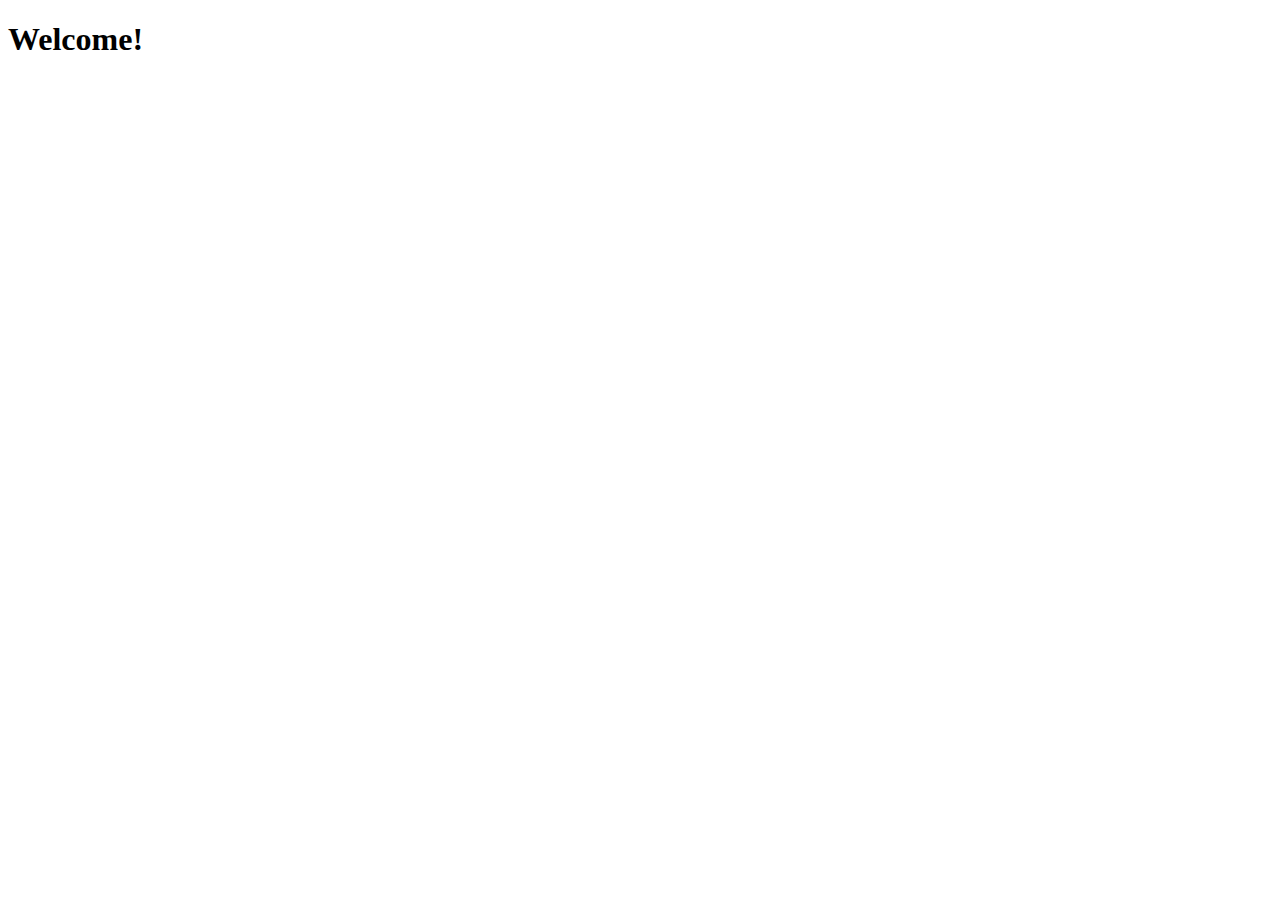
==== index.html @ 468fb308 "Create index.html" ====
<!DOCTYPE html>
<html lang="en">
  <head>
    <meta charset="UTF-8">
    <title>Elaine Li's Personal Website</title>
    <link rel="stylesheet" href="styles.css" />
  </head>
  <body>
    <h1 class="title">Welcome! </h1>
  </body>
</html>
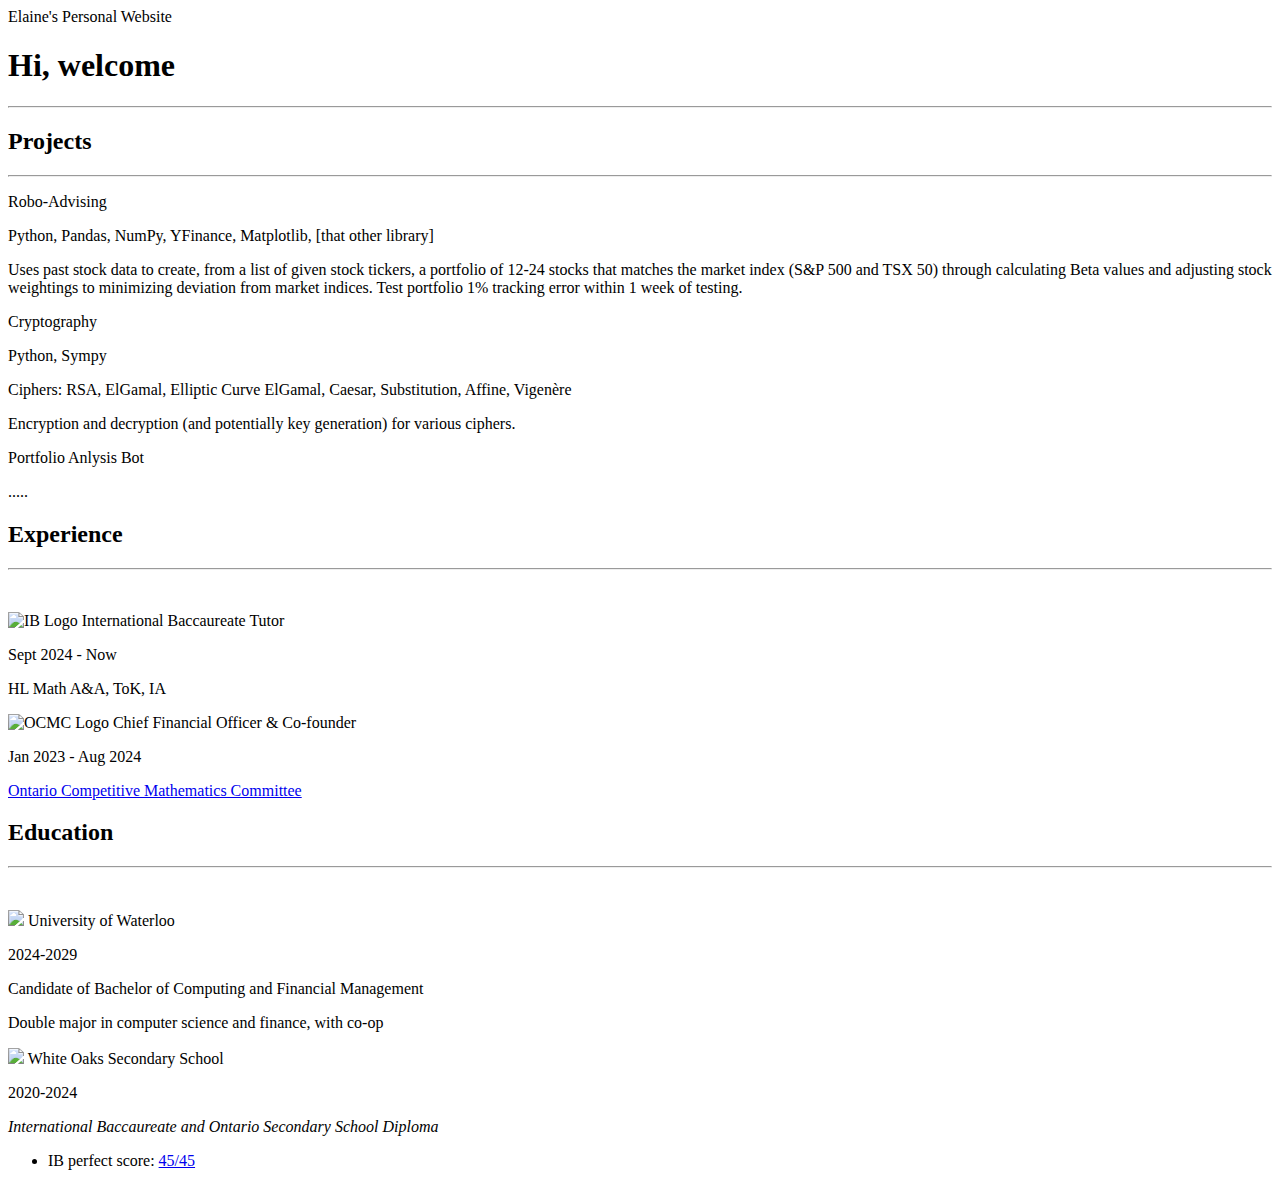
==== commit a6e77b65: "Update index.html" ====
--- a/index.html
+++ b/index.html
@@ -2,10 +2,92 @@
 <html lang="en">
   <head>
     <meta charset="UTF-8">
-    <title>Elaine Li's Personal Website</title>
+    <meta name="viewport" content="width=device-width, initial-scale=1.0" /
+    <title>Elaine's Personal Website</title>
     <link rel="stylesheet" href="styles.css" />
   </head>
   <body>
-    <h1 class="title">Welcome! </h1>
+      
+      <h1 class="title">Hi, welcome </h1>
+      <hr>
+     
+      <div class='card'>
+        <h2>Projects</h2>
+        <hr>
+        <div class='name top'>
+          <p class='place'>Robo-Advising</p>
+        </div>
+      
+        <div class="description">
+          <p>Python, Pandas, NumPy, YFinance, Matplotlib, [that other library]</p>
+          <p>Uses past stock data to create, from a list of given stock tickers, 
+             a portfolio of 12-24 stocks that matches the market index (S&P 500 
+             and TSX 50) through calculating Beta values and adjusting stock weightings
+             to minimizing deviation from market indices. Test portfolio 1% tracking 
+             error within 1 week of testing. 
+             </p>
+        </div>
+        
+        <div class='name'>
+          <p class='place'>Cryptography</p>
+        </div>
+        <div class="description">
+          <p>Python, Sympy</p>
+          <p>Ciphers: RSA, ElGamal, Elliptic Curve ElGamal, Caesar, Substitution, Affine, Vigenère</p>
+          <p>Encryption and decryption (and potentially key generation) for various ciphers. </p>
+        </div>
+        
+        <div class='name'>
+          <p class='place'>Portfolio Anlysis Bot</p>
+        </div>
+        <div class="description">
+          <p>.....</p>
+        </div>
+        
+      </div>
+      <div class='card'>
+        <h2>Experience</h2>
+        <hr>
+        <div class='name top'>
+          <br>
+          <p class='place'><img src="https://upload.wikimedia.org/wikipedia/commons/thumb/8/88/International_Baccalaureate_Logo.svg/1200px-International_Baccalaureate_Logo.svg.png" alt="IB Logo"/>  International Baccaureate Tutor </p><p class='dates'>Sept 2024 - Now</p>
+        </div>
+        <div class="description">
+          <p>HL Math A&A, ToK, IA</p>
+        </div>
+        <div class='name'>
+          <p class='place'><img src="https://www.ontariocmc.ca/_next/static/media/logo.f7fec792.svg" alt="OCMC Logo"/>  Chief Financial Officer & Co-founder </p><p class='dates'>Jan 2023 - Aug 2024</p>
+        </div>
+        <div class="description">
+          <p> <a href='https://www.ontariocmc.ca/'>Ontario Competitive Mathematics Committee</a></p>
+        </div>
+      </div>
+      
+      
+      <div class='card'>
+        <h2>Education</h2>
+        <hr>
+        <br>
+        <div class='name top'>
+          <p class='place'><img src='https://upload.wikimedia.org/wikipedia/en/thumb/6/6e/University_of_Waterloo_seal.svg/800px-University_of_Waterloo_seal.svg.png'/>  University of Waterloo</p><p class='dates'>2024-2029</p>
+        </div>
+        <div class="description">
+            <p>Candidate of Bachelor of Computing and Financial Management</p>
+            <p>Double major in computer science and finance, with co-op</p>
+        </div>
+        
+        <div class='name'>
+          <p class='place'><img src='https://randyselzer.b-cdn.net/wp-content/uploads/2021/07/White-Oaks-Secondary-School-logo-WOSS.jpg'/>  White Oaks Secondary School</p><p class='dates'>2020-2024</p>
+        </div>
+        <div class="description">
+          <p><i>International Baccaureate and Ontario Secondary School Diploma</i></p>
+          <ul class='a'>
+            <li>IB perfect score: <a href='https://www.hdsb.ca/our-board/Pages/News/News-Description.aspx?NewsID=1269'>45/45</a></li>
+          </ul>
+        </div>
+        
+      </div>
   </body>
+  
+  
 </html>
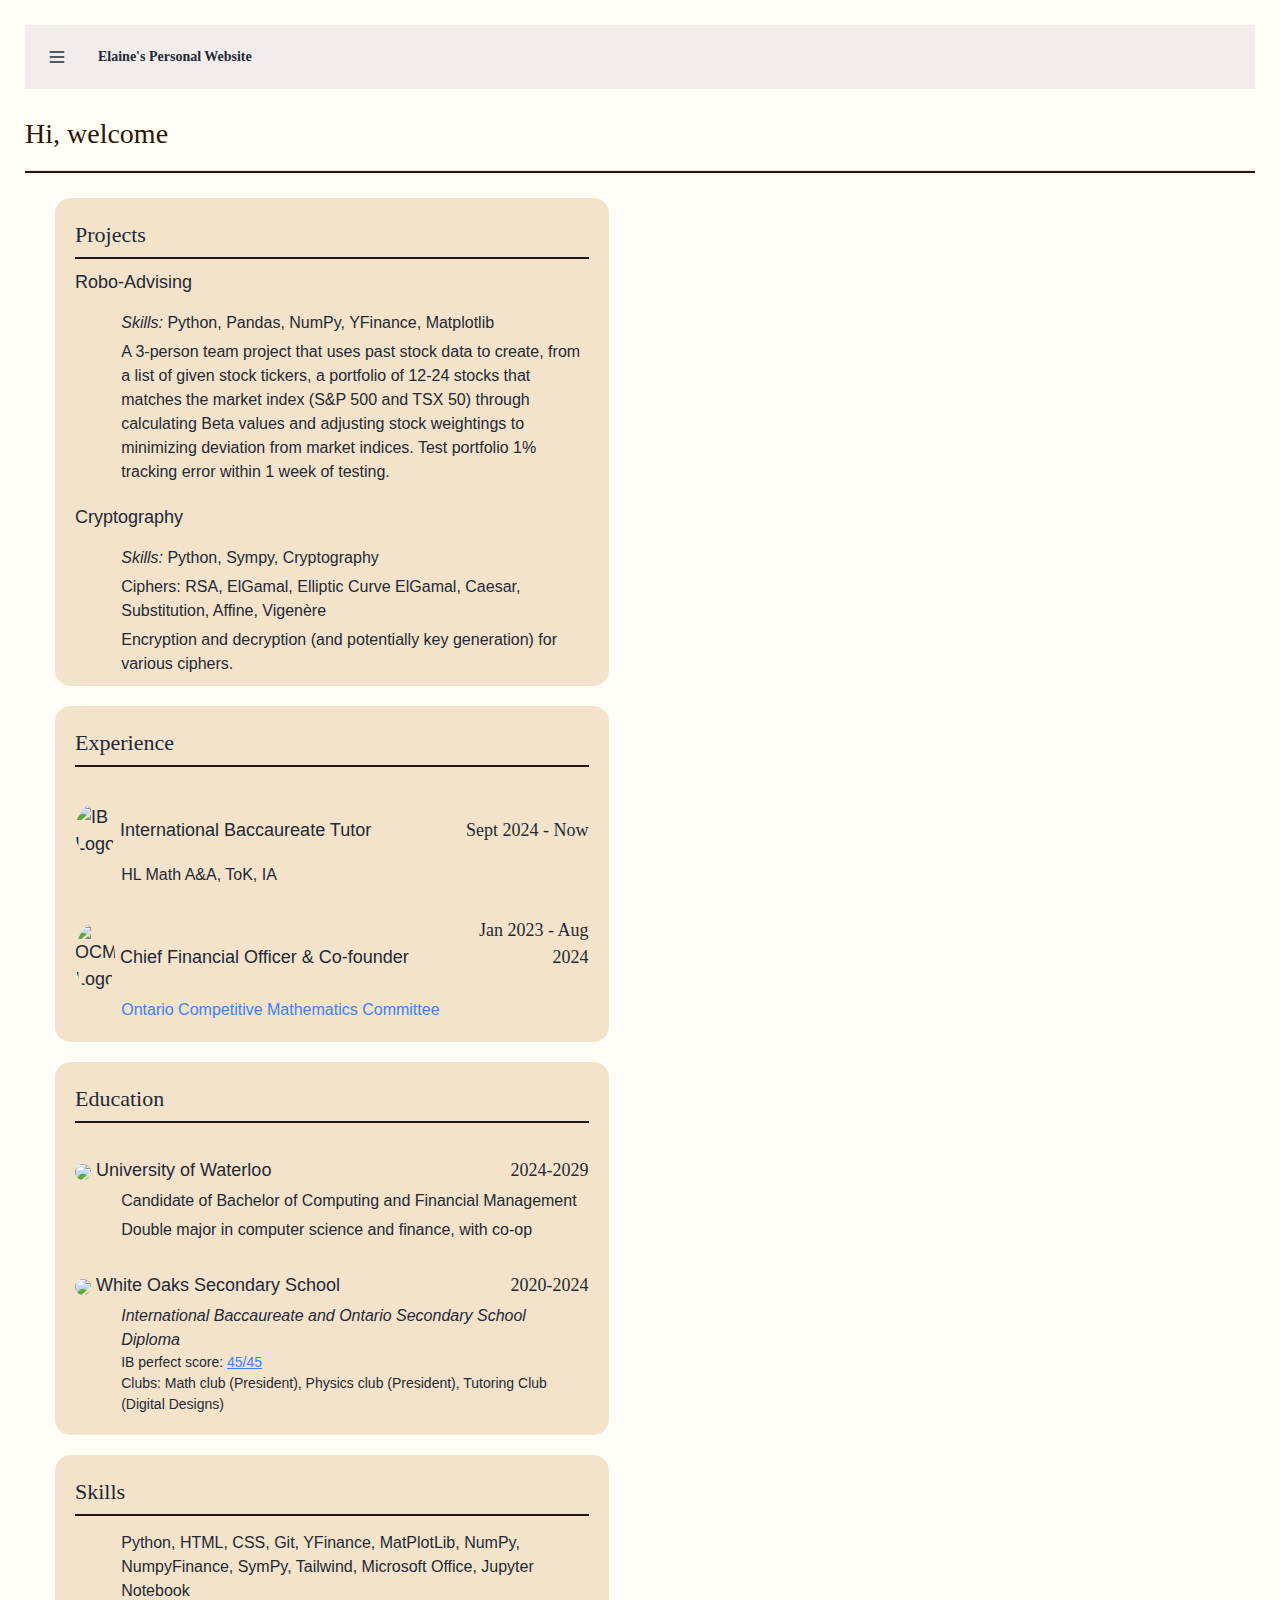
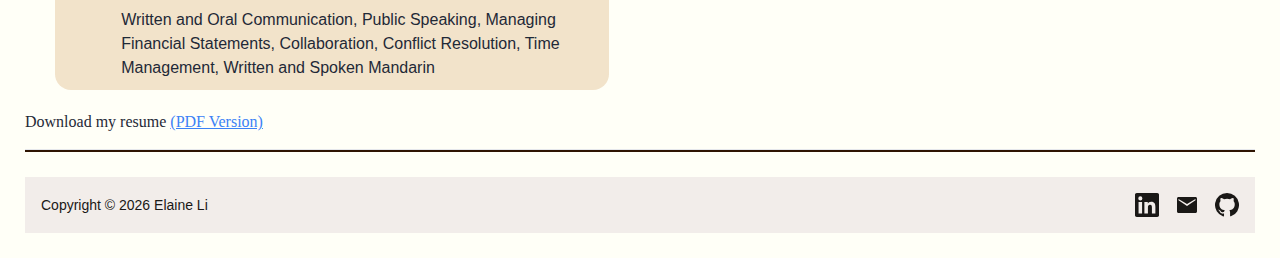
==== commit af67a87c: "updated index.html location" ====
--- a/index.html
+++ b/index.html
@@ -2,12 +2,46 @@
 <html lang="en">
   <head>
     <meta charset="UTF-8">
-    <meta name="viewport" content="width=device-width, initial-scale=1.0" /
-    <title>Elaine's Personal Website</title>
-    <link rel="stylesheet" href="styles.css" />
+    <meta name="viewport" content="width=device-width, initial-scale=1.0" />
+    <title>Elaine Li's Personal Website</title>
+    <link rel="stylesheet" href="./public/styles/output.css" />
   </head>
   <body>
-      
+    <!--Navbar-->
+    <div class="navbar bg-base-100 bg-brown-1">
+      <div class="flex-none">
+        <div class="dropdown">
+          <label tabindex="0" class="btn btn-square btn-ghost">
+            <svg
+              xmlns="http://www.w3.org/2000/svg"
+              fill="none"
+              viewBox="0 0 24 24"
+              class="inline-block h-5 w-5 stroke-current">
+              <path
+                stroke-linecap="round"
+                stroke-linejoin="round"
+                stroke-width="2"
+                d="M4 6h16M4 12h16M4 18h16"></path>
+            </svg>
+          </label>
+          <ul tabindex="0" class="menu dropdown-content p-2 shadow bg-base-100 rounded-box w-52" style="z-index: 50;">
+            <li><a href="index.html">Homepage</a></li>
+            <li><a href="public/projects.html">Projects and Interests</a></li>
+            <li><a href="public/demos.html">Interactive Demos</a></li>
+          </ul>
+        </div>
+      </div>
+    
+    
+      <!-- Website Title -->
+      <div class="flex-1">
+        <a class="btn btn-ghost text-medium font-serif" href="index.html">Elaine's Personal Website</a>
+      </div>
+    </div>
+
+    <br>
+
+    <!--Content-->
       <h1 class="title">Hi, welcome </h1>
       <hr>
      
@@ -16,33 +50,33 @@
         <hr>
         <div class='name top'>
           <p class='place'>Robo-Advising</p>
-        </div>
-      
-        <div class="description">
-          <p>Python, Pandas, NumPy, YFinance, Matplotlib, [that other library]</p>
-          <p>Uses past stock data to create, from a list of given stock tickers, 
-             a portfolio of 12-24 stocks that matches the market index (S&P 500 
-             and TSX 50) through calculating Beta values and adjusting stock weightings
-             to minimizing deviation from market indices. Test portfolio 1% tracking 
-             error within 1 week of testing. 
-             </p>
+          <div class="description">
+            <p><i>Skills:</i> Python, Pandas, NumPy, YFinance, Matplotlib</p>
+            <p>A 3-person team project that uses past stock data to create, from a list of given stock tickers, 
+               a portfolio of 12-24 stocks that matches the market index (S&P 500 
+               and TSX 50) through calculating Beta values and adjusting stock weightings
+               to minimizing deviation from market indices. Test portfolio 1% tracking 
+               error within 1 week of testing. 
+               </p>
+          </div>
         </div>
         
         <div class='name'>
           <p class='place'>Cryptography</p>
+          <div class="description">
+            <p><i>Skills:</i> Python, Sympy, Cryptography</p>
+            <p>Ciphers: RSA, ElGamal, Elliptic Curve ElGamal, Caesar, Substitution, Affine, Vigenère</p>
+            <p>Encryption and decryption (and potentially key generation) for various ciphers. </p>
+          </div>
         </div>
-        <div class="description">
-          <p>Python, Sympy</p>
-          <p>Ciphers: RSA, ElGamal, Elliptic Curve ElGamal, Caesar, Substitution, Affine, Vigenère</p>
-          <p>Encryption and decryption (and potentially key generation) for various ciphers. </p>
-        </div>
-        
+        <!--
         <div class='name'>
           <p class='place'>Portfolio Anlysis Bot</p>
         </div>
         <div class="description">
           <p>.....</p>
         </div>
+        -->
         
       </div>
       <div class='card'>
@@ -59,7 +93,7 @@
           <p class='place'><img src="https://www.ontariocmc.ca/_next/static/media/logo.f7fec792.svg" alt="OCMC Logo"/>  Chief Financial Officer & Co-founder </p><p class='dates'>Jan 2023 - Aug 2024</p>
         </div>
         <div class="description">
-          <p> <a href='https://www.ontariocmc.ca/'>Ontario Competitive Mathematics Committee</a></p>
+          <p> <a href='https://www.ontariocmc.ca/' class="text-blue-500 hover:text-red-500">Ontario Competitive Mathematics Committee</a></p>
         </div>
       </div>
       
@@ -82,12 +116,65 @@
         <div class="description">
           <p><i>International Baccaureate and Ontario Secondary School Diploma</i></p>
           <ul class='a'>
-            <li>IB perfect score: <a href='https://www.hdsb.ca/our-board/Pages/News/News-Description.aspx?NewsID=1269'>45/45</a></li>
+            <li>IB perfect score: <a href='https://www.hdsb.ca/our-board/Pages/News/News-Description.aspx?NewsID=1269' class="text-blue-500 hover:text-red-500"><u>45/45</u></a></li>
+            <li>Clubs: Math club (President), Physics club (President), Tutoring Club (Digital Designs)</li>
           </ul>
         </div>
         
       </div>
+      <div class='card'>
+        <h2>Skills</h2>
+        <hr>
+        <div class='name top'>
+          <div class="description">
+            <!--
+            <ul>
+              <li>Python, HTML, CSS, Git, YFinance, MatPlotLib, NumPy, NumpyFinance, SymPy, Tailwind, Microsoft Office, Jupyter Notebook</li>
+            </ul> 
+            -->
+            <p>Python, HTML, CSS, Git, YFinance, MatPlotLib, NumPy, NumpyFinance, SymPy, Tailwind, Microsoft Office, Jupyter Notebook</p>
+            <p>Written and Oral Communication, Public Speaking, Managing Financial Statements, Collaboration, Conflict Resolution, Time Management, Written and Spoken Mandarin</p>
+        </div>
+        </div>
+      </div>
   </body>
-  
+
+  <h2>
+    Download my resume <a href='../src/assets/resume.pdf' class="text-blue-500 hover:text-red-500"><u>(PDF Version)</u></a>
+  </h2>
+
+  <hr> 
+  <footer class="footer bg-neutral text-neutral-content items-center p-4 bg-brown-1 text-dark-brown">
+    <aside class="grid-flow-col items-center">
+      <p>Copyright © <span id="current-year"></span> Elaine Li</p>
+    </aside>
+    <nav class="grid-flow-col gap-4 md:place-self-center md:justify-self-end">
+      <a href="https://www.linkedin.com/in/elaine-li-236a3a1b5/" target="_blank" rel="noopener noreferrer">
+        <svg xmlns="http://www.w3.org/2000/svg" fill="currentColor" viewBox="0 0 24 24" width="24" height="24">
+          <path d="M22.23 0H1.77C.79 0 0 .78 0 1.75v20.5C0 23.22.78 24 1.77 24h20.46c.99 0 1.77-.78 1.77-1.75V1.75C24 .78 23.22 0 22.23 0zM7.09 20.45H3.56V9h3.53v11.45zM5.33 7.44a2.05 2.05 0 1 1 0-4.1 2.05 2.05 0 0 1 0 4.1zm15.12 13h-3.53v-5.59c0-1.33-.02-3.05-1.86-3.05-1.86 0-2.14 1.45-2.14 2.95v5.69H9.39V9h3.38v1.56h.05c.47-.9 1.62-1.86 3.34-1.86 3.57 0 4.23 2.35 4.23 5.42v6.33z"></path>
+        </svg>
+      </a>
+      <a href="mailto:elainelee1124@gmail.com" target="_blank" rel="noopener noreferrer">
+        <svg xmlns="http://www.w3.org/2000/svg" fill="currentColor" viewBox="0 0 24 24" width="24" height="24">
+          <path d="M20.5 4h-17C2.7 4 2 4.7 2 5.5v13c0 .8.7 1.5 1.5 1.5h17c.8 0 1.5-.7 1.5-1.5v-13c0-.8-.7-1.5-1.5-1.5zM20.5 7.3L12 12.9 3.5 7.3V6.1L12 11.1l8.5-5v1.2z"></path>
+        </svg>
+      </a>      
+      <a href="https://github.com/Elaine-764" target="_blank" rel="noopener noreferrer">
+        <svg xmlns="http://www.w3.org/2000/svg" fill="currentColor" viewBox="0 0 24 24" width="24" height="24">
+          <path d="M12 0a12 12 0 0 0-3.793 23.384c.6.111.82-.262.82-.582v-2.266c-3.337.727-4.038-1.415-4.038-1.415-.546-1.387-1.333-1.756-1.333-1.756-1.089-.744.083-.729.083-.729 1.204.084 1.837 1.24 1.837 1.24 1.071 1.835 2.809 1.305 3.495.998.109-.775.418-1.305.762-1.605-2.666-.3-5.466-1.333-5.466-5.933 0-1.311.47-2.382 1.24-3.221-.124-.302-.54-1.522.116-3.173 0 0 1.012-.323 3.316 1.233a11.477 11.477 0 0 1 6.032 0c2.303-1.556 3.315-1.233 3.315-1.233.656 1.65.24 2.871.118 3.173.772.84 1.24 1.911 1.24 3.221 0 4.61-2.804 5.63-5.475 5.922.429.37.811 1.1.811 2.222v3.293c0 .322.218.695.825.578A12 12 0 0 0 12 0z"></path>
+        </svg>
+      </a>      
+    </nav>
+  </footer>
+  <script src="../src/script.js"></script>
   
 </html>
+
+     
+  <!--
+  </body>
+  <div class="tooltip">Hover over me
+    <span class="tooltiptext">Tooltip text</span>
+  </div>
+  -->
+
--- a/public/styles/output.css
+++ b/public/styles/output.css
@@ -0,0 +1,1842 @@
+*, ::before, ::after {
+  --tw-border-spacing-x: 0;
+  --tw-border-spacing-y: 0;
+  --tw-translate-x: 0;
+  --tw-translate-y: 0;
+  --tw-rotate: 0;
+  --tw-skew-x: 0;
+  --tw-skew-y: 0;
+  --tw-scale-x: 1;
+  --tw-scale-y: 1;
+  --tw-pan-x:  ;
+  --tw-pan-y:  ;
+  --tw-pinch-zoom:  ;
+  --tw-scroll-snap-strictness: proximity;
+  --tw-gradient-from-position:  ;
+  --tw-gradient-via-position:  ;
+  --tw-gradient-to-position:  ;
+  --tw-ordinal:  ;
+  --tw-slashed-zero:  ;
+  --tw-numeric-figure:  ;
+  --tw-numeric-spacing:  ;
+  --tw-numeric-fraction:  ;
+  --tw-ring-inset:  ;
+  --tw-ring-offset-width: 0px;
+  --tw-ring-offset-color: #fff;
+  --tw-ring-color: rgb(59 130 246 / 0.5);
+  --tw-ring-offset-shadow: 0 0 #0000;
+  --tw-ring-shadow: 0 0 #0000;
+  --tw-shadow: 0 0 #0000;
+  --tw-shadow-colored: 0 0 #0000;
+  --tw-blur:  ;
+  --tw-brightness:  ;
+  --tw-contrast:  ;
+  --tw-grayscale:  ;
+  --tw-hue-rotate:  ;
+  --tw-invert:  ;
+  --tw-saturate:  ;
+  --tw-sepia:  ;
+  --tw-drop-shadow:  ;
+  --tw-backdrop-blur:  ;
+  --tw-backdrop-brightness:  ;
+  --tw-backdrop-contrast:  ;
+  --tw-backdrop-grayscale:  ;
+  --tw-backdrop-hue-rotate:  ;
+  --tw-backdrop-invert:  ;
+  --tw-backdrop-opacity:  ;
+  --tw-backdrop-saturate:  ;
+  --tw-backdrop-sepia:  ;
+  --tw-contain-size:  ;
+  --tw-contain-layout:  ;
+  --tw-contain-paint:  ;
+  --tw-contain-style:  ;
+}
+
+::backdrop {
+  --tw-border-spacing-x: 0;
+  --tw-border-spacing-y: 0;
+  --tw-translate-x: 0;
+  --tw-translate-y: 0;
+  --tw-rotate: 0;
+  --tw-skew-x: 0;
+  --tw-skew-y: 0;
+  --tw-scale-x: 1;
+  --tw-scale-y: 1;
+  --tw-pan-x:  ;
+  --tw-pan-y:  ;
+  --tw-pinch-zoom:  ;
+  --tw-scroll-snap-strictness: proximity;
+  --tw-gradient-from-position:  ;
+  --tw-gradient-via-position:  ;
+  --tw-gradient-to-position:  ;
+  --tw-ordinal:  ;
+  --tw-slashed-zero:  ;
+  --tw-numeric-figure:  ;
+  --tw-numeric-spacing:  ;
+  --tw-numeric-fraction:  ;
+  --tw-ring-inset:  ;
+  --tw-ring-offset-width: 0px;
+  --tw-ring-offset-color: #fff;
+  --tw-ring-color: rgb(59 130 246 / 0.5);
+  --tw-ring-offset-shadow: 0 0 #0000;
+  --tw-ring-shadow: 0 0 #0000;
+  --tw-shadow: 0 0 #0000;
+  --tw-shadow-colored: 0 0 #0000;
+  --tw-blur:  ;
+  --tw-brightness:  ;
+  --tw-contrast:  ;
+  --tw-grayscale:  ;
+  --tw-hue-rotate:  ;
+  --tw-invert:  ;
+  --tw-saturate:  ;
+  --tw-sepia:  ;
+  --tw-drop-shadow:  ;
+  --tw-backdrop-blur:  ;
+  --tw-backdrop-brightness:  ;
+  --tw-backdrop-contrast:  ;
+  --tw-backdrop-grayscale:  ;
+  --tw-backdrop-hue-rotate:  ;
+  --tw-backdrop-invert:  ;
+  --tw-backdrop-opacity:  ;
+  --tw-backdrop-saturate:  ;
+  --tw-backdrop-sepia:  ;
+  --tw-contain-size:  ;
+  --tw-contain-layout:  ;
+  --tw-contain-paint:  ;
+  --tw-contain-style:  ;
+}
+
+/*
+! tailwindcss v3.4.17 | MIT License | https://tailwindcss.com
+*/
+
+/*
+1. Prevent padding and border from affecting element width. (https://github.com/mozdevs/cssremedy/issues/4)
+2. Allow adding a border to an element by just adding a border-width. (https://github.com/tailwindcss/tailwindcss/pull/116)
+*/
+
+*,
+::before,
+::after {
+  box-sizing: border-box;
+  /* 1 */
+  border-width: 0;
+  /* 2 */
+  border-style: solid;
+  /* 2 */
+  border-color: #e5e7eb;
+  /* 2 */
+}
+
+::before,
+::after {
+  --tw-content: '';
+}
+
+/*
+1. Use a consistent sensible line-height in all browsers.
+2. Prevent adjustments of font size after orientation changes in iOS.
+3. Use a more readable tab size.
+4. Use the user's configured `sans` font-family by default.
+5. Use the user's configured `sans` font-feature-settings by default.
+6. Use the user's configured `sans` font-variation-settings by default.
+7. Disable tap highlights on iOS
+*/
+
+html,
+:host {
+  line-height: 1.5;
+  /* 1 */
+  -webkit-text-size-adjust: 100%;
+  /* 2 */
+  -moz-tab-size: 4;
+  /* 3 */
+  -o-tab-size: 4;
+     tab-size: 4;
+  /* 3 */
+  font-family: ui-sans-serif, system-ui, sans-serif, "Apple Color Emoji", "Segoe UI Emoji", "Segoe UI Symbol", "Noto Color Emoji";
+  /* 4 */
+  font-feature-settings: normal;
+  /* 5 */
+  font-variation-settings: normal;
+  /* 6 */
+  -webkit-tap-highlight-color: transparent;
+  /* 7 */
+}
+
+/*
+1. Remove the margin in all browsers.
+2. Inherit line-height from `html` so users can set them as a class directly on the `html` element.
+*/
+
+body {
+  margin: 0;
+  /* 1 */
+  line-height: inherit;
+  /* 2 */
+}
+
+/*
+1. Add the correct height in Firefox.
+2. Correct the inheritance of border color in Firefox. (https://bugzilla.mozilla.org/show_bug.cgi?id=190655)
+3. Ensure horizontal rules are visible by default.
+*/
+
+hr {
+  height: 0;
+  /* 1 */
+  color: inherit;
+  /* 2 */
+  border-top-width: 1px;
+  /* 3 */
+}
+
+/*
+Add the correct text decoration in Chrome, Edge, and Safari.
+*/
+
+abbr:where([title]) {
+  -webkit-text-decoration: underline dotted;
+          text-decoration: underline dotted;
+}
+
+/*
+Remove the default font size and weight for headings.
+*/
+
+h1,
+h2,
+h3,
+h4,
+h5,
+h6 {
+  font-size: inherit;
+  font-weight: inherit;
+}
+
+/*
+Reset links to optimize for opt-in styling instead of opt-out.
+*/
+
+a {
+  color: inherit;
+  text-decoration: inherit;
+}
+
+/*
+Add the correct font weight in Edge and Safari.
+*/
+
+b,
+strong {
+  font-weight: bolder;
+}
+
+/*
+1. Use the user's configured `mono` font-family by default.
+2. Use the user's configured `mono` font-feature-settings by default.
+3. Use the user's configured `mono` font-variation-settings by default.
+4. Correct the odd `em` font sizing in all browsers.
+*/
+
+code,
+kbd,
+samp,
+pre {
+  font-family: ui-monospace, SFMono-Regular, Menlo, Monaco, Consolas, "Liberation Mono", "Courier New", monospace;
+  /* 1 */
+  font-feature-settings: normal;
+  /* 2 */
+  font-variation-settings: normal;
+  /* 3 */
+  font-size: 1em;
+  /* 4 */
+}
+
+/*
+Add the correct font size in all browsers.
+*/
+
+small {
+  font-size: 80%;
+}
+
+/*
+Prevent `sub` and `sup` elements from affecting the line height in all browsers.
+*/
+
+sub,
+sup {
+  font-size: 75%;
+  line-height: 0;
+  position: relative;
+  vertical-align: baseline;
+}
+
+sub {
+  bottom: -0.25em;
+}
+
+sup {
+  top: -0.5em;
+}
+
+/*
+1. Remove text indentation from table contents in Chrome and Safari. (https://bugs.chromium.org/p/chromium/issues/detail?id=999088, https://bugs.webkit.org/show_bug.cgi?id=201297)
+2. Correct table border color inheritance in all Chrome and Safari. (https://bugs.chromium.org/p/chromium/issues/detail?id=935729, https://bugs.webkit.org/show_bug.cgi?id=195016)
+3. Remove gaps between table borders by default.
+*/
+
+table {
+  text-indent: 0;
+  /* 1 */
+  border-color: inherit;
+  /* 2 */
+  border-collapse: collapse;
+  /* 3 */
+}
+
+/*
+1. Change the font styles in all browsers.
+2. Remove the margin in Firefox and Safari.
+3. Remove default padding in all browsers.
+*/
+
+button,
+input,
+optgroup,
+select,
+textarea {
+  font-family: inherit;
+  /* 1 */
+  font-feature-settings: inherit;
+  /* 1 */
+  font-variation-settings: inherit;
+  /* 1 */
+  font-size: 100%;
+  /* 1 */
+  font-weight: inherit;
+  /* 1 */
+  line-height: inherit;
+  /* 1 */
+  letter-spacing: inherit;
+  /* 1 */
+  color: inherit;
+  /* 1 */
+  margin: 0;
+  /* 2 */
+  padding: 0;
+  /* 3 */
+}
+
+/*
+Remove the inheritance of text transform in Edge and Firefox.
+*/
+
+button,
+select {
+  text-transform: none;
+}
+
+/*
+1. Correct the inability to style clickable types in iOS and Safari.
+2. Remove default button styles.
+*/
+
+button,
+input:where([type='button']),
+input:where([type='reset']),
+input:where([type='submit']) {
+  -webkit-appearance: button;
+  /* 1 */
+  background-color: transparent;
+  /* 2 */
+  background-image: none;
+  /* 2 */
+}
+
+/*
+Use the modern Firefox focus style for all focusable elements.
+*/
+
+:-moz-focusring {
+  outline: auto;
+}
+
+/*
+Remove the additional `:invalid` styles in Firefox. (https://github.com/mozilla/gecko-dev/blob/2f9eacd9d3d995c937b4251a5557d95d494c9be1/layout/style/res/forms.css#L728-L737)
+*/
+
+:-moz-ui-invalid {
+  box-shadow: none;
+}
+
+/*
+Add the correct vertical alignment in Chrome and Firefox.
+*/
+
+progress {
+  vertical-align: baseline;
+}
+
+/*
+Correct the cursor style of increment and decrement buttons in Safari.
+*/
+
+::-webkit-inner-spin-button,
+::-webkit-outer-spin-button {
+  height: auto;
+}
+
+/*
+1. Correct the odd appearance in Chrome and Safari.
+2. Correct the outline style in Safari.
+*/
+
+[type='search'] {
+  -webkit-appearance: textfield;
+  /* 1 */
+  outline-offset: -2px;
+  /* 2 */
+}
+
+/*
+Remove the inner padding in Chrome and Safari on macOS.
+*/
+
+::-webkit-search-decoration {
+  -webkit-appearance: none;
+}
+
+/*
+1. Correct the inability to style clickable types in iOS and Safari.
+2. Change font properties to `inherit` in Safari.
+*/
+
+::-webkit-file-upload-button {
+  -webkit-appearance: button;
+  /* 1 */
+  font: inherit;
+  /* 2 */
+}
+
+/*
+Add the correct display in Chrome and Safari.
+*/
+
+summary {
+  display: list-item;
+}
+
+/*
+Removes the default spacing and border for appropriate elements.
+*/
+
+blockquote,
+dl,
+dd,
+h1,
+h2,
+h3,
+h4,
+h5,
+h6,
+hr,
+figure,
+p,
+pre {
+  margin: 0;
+}
+
+fieldset {
+  margin: 0;
+  padding: 0;
+}
+
+legend {
+  padding: 0;
+}
+
+ol,
+ul,
+menu {
+  list-style: none;
+  margin: 0;
+  padding: 0;
+}
+
+/*
+Reset default styling for dialogs.
+*/
+
+dialog {
+  padding: 0;
+}
+
+/*
+Prevent resizing textareas horizontally by default.
+*/
+
+textarea {
+  resize: vertical;
+}
+
+/*
+1. Reset the default placeholder opacity in Firefox. (https://github.com/tailwindlabs/tailwindcss/issues/3300)
+2. Set the default placeholder color to the user's configured gray 400 color.
+*/
+
+input::-moz-placeholder, textarea::-moz-placeholder {
+  opacity: 1;
+  /* 1 */
+  color: #9ca3af;
+  /* 2 */
+}
+
+input::placeholder,
+textarea::placeholder {
+  opacity: 1;
+  /* 1 */
+  color: #9ca3af;
+  /* 2 */
+}
+
+/*
+Set the default cursor for buttons.
+*/
+
+button,
+[role="button"] {
+  cursor: pointer;
+}
+
+/*
+Make sure disabled buttons don't get the pointer cursor.
+*/
+
+:disabled {
+  cursor: default;
+}
+
+/*
+1. Make replaced elements `display: block` by default. (https://github.com/mozdevs/cssremedy/issues/14)
+2. Add `vertical-align: middle` to align replaced elements more sensibly by default. (https://github.com/jensimmons/cssremedy/issues/14#issuecomment-634934210)
+   This can trigger a poorly considered lint error in some tools but is included by design.
+*/
+
+img,
+svg,
+video,
+canvas,
+audio,
+iframe,
+embed,
+object {
+  display: block;
+  /* 1 */
+  vertical-align: middle;
+  /* 2 */
+}
+
+/*
+Constrain images and videos to the parent width and preserve their intrinsic aspect ratio. (https://github.com/mozdevs/cssremedy/issues/14)
+*/
+
+img,
+video {
+  max-width: 100%;
+  height: auto;
+}
+
+/* Make elements with the HTML hidden attribute stay hidden by default */
+
+[hidden]:where(:not([hidden="until-found"])) {
+  display: none;
+}
+
+:root,
+[data-theme] {
+  background-color: var(--fallback-b1,oklch(var(--b1)/1));
+  color: var(--fallback-bc,oklch(var(--bc)/1));
+}
+
+@supports not (color: oklch(0% 0 0)) {
+  :root {
+    color-scheme: light;
+    --fallback-p: #491eff;
+    --fallback-pc: #d4dbff;
+    --fallback-s: #ff41c7;
+    --fallback-sc: #fff9fc;
+    --fallback-a: #00cfbd;
+    --fallback-ac: #00100d;
+    --fallback-n: #2b3440;
+    --fallback-nc: #d7dde4;
+    --fallback-b1: #ffffff;
+    --fallback-b2: #e5e6e6;
+    --fallback-b3: #e5e6e6;
+    --fallback-bc: #1f2937;
+    --fallback-in: #00b3f0;
+    --fallback-inc: #000000;
+    --fallback-su: #00ca92;
+    --fallback-suc: #000000;
+    --fallback-wa: #ffc22d;
+    --fallback-wac: #000000;
+    --fallback-er: #ff6f70;
+    --fallback-erc: #000000;
+  }
+
+  @media (prefers-color-scheme: dark) {
+    :root {
+      color-scheme: dark;
+      --fallback-p: #7582ff;
+      --fallback-pc: #050617;
+      --fallback-s: #ff71cf;
+      --fallback-sc: #190211;
+      --fallback-a: #00c7b5;
+      --fallback-ac: #000e0c;
+      --fallback-n: #2a323c;
+      --fallback-nc: #a6adbb;
+      --fallback-b1: #1d232a;
+      --fallback-b2: #191e24;
+      --fallback-b3: #15191e;
+      --fallback-bc: #a6adbb;
+      --fallback-in: #00b3f0;
+      --fallback-inc: #000000;
+      --fallback-su: #00ca92;
+      --fallback-suc: #000000;
+      --fallback-wa: #ffc22d;
+      --fallback-wac: #000000;
+      --fallback-er: #ff6f70;
+      --fallback-erc: #000000;
+    }
+  }
+}
+
+html {
+  -webkit-tap-highlight-color: transparent;
+}
+
+* {
+  scrollbar-color: color-mix(in oklch, currentColor 35%, transparent) transparent;
+}
+
+*:hover {
+  scrollbar-color: color-mix(in oklch, currentColor 60%, transparent) transparent;
+}
+
+:root {
+  color-scheme: light;
+  --in: 72.06% 0.191 231.6;
+  --su: 64.8% 0.150 160;
+  --wa: 84.71% 0.199 83.87;
+  --er: 71.76% 0.221 22.18;
+  --pc: 89.824% 0.06192 275.75;
+  --ac: 15.352% 0.0368 183.61;
+  --inc: 0% 0 0;
+  --suc: 0% 0 0;
+  --wac: 0% 0 0;
+  --erc: 0% 0 0;
+  --rounded-box: 1rem;
+  --rounded-btn: 0.5rem;
+  --rounded-badge: 1.9rem;
+  --animation-btn: 0.25s;
+  --animation-input: .2s;
+  --btn-focus-scale: 0.95;
+  --border-btn: 1px;
+  --tab-border: 1px;
+  --tab-radius: 0.5rem;
+  --p: 49.12% 0.3096 275.75;
+  --s: 69.71% 0.329 342.55;
+  --sc: 98.71% 0.0106 342.55;
+  --a: 76.76% 0.184 183.61;
+  --n: 32.1785% 0.02476 255.701624;
+  --nc: 89.4994% 0.011585 252.096176;
+  --b1: 100% 0 0;
+  --b2: 96.1151% 0 0;
+  --b3: 92.4169% 0.00108 197.137559;
+  --bc: 27.8078% 0.029596 256.847952;
+}
+
+@media (prefers-color-scheme: dark) {
+  :root {
+    color-scheme: dark;
+    --in: 72.06% 0.191 231.6;
+    --su: 64.8% 0.150 160;
+    --wa: 84.71% 0.199 83.87;
+    --er: 71.76% 0.221 22.18;
+    --pc: 13.138% 0.0392 275.75;
+    --sc: 14.96% 0.052 342.55;
+    --ac: 14.902% 0.0334 183.61;
+    --inc: 0% 0 0;
+    --suc: 0% 0 0;
+    --wac: 0% 0 0;
+    --erc: 0% 0 0;
+    --rounded-box: 1rem;
+    --rounded-btn: 0.5rem;
+    --rounded-badge: 1.9rem;
+    --animation-btn: 0.25s;
+    --animation-input: .2s;
+    --btn-focus-scale: 0.95;
+    --border-btn: 1px;
+    --tab-border: 1px;
+    --tab-radius: 0.5rem;
+    --p: 65.69% 0.196 275.75;
+    --s: 74.8% 0.26 342.55;
+    --a: 74.51% 0.167 183.61;
+    --n: 31.3815% 0.021108 254.139175;
+    --nc: 74.6477% 0.0216 264.435964;
+    --b1: 25.3267% 0.015896 252.417568;
+    --b2: 23.2607% 0.013807 253.100675;
+    --b3: 21.1484% 0.01165 254.087939;
+    --bc: 74.6477% 0.0216 264.435964;
+  }
+}
+
+[data-theme=light] {
+  color-scheme: light;
+  --in: 72.06% 0.191 231.6;
+  --su: 64.8% 0.150 160;
+  --wa: 84.71% 0.199 83.87;
+  --er: 71.76% 0.221 22.18;
+  --pc: 89.824% 0.06192 275.75;
+  --ac: 15.352% 0.0368 183.61;
+  --inc: 0% 0 0;
+  --suc: 0% 0 0;
+  --wac: 0% 0 0;
+  --erc: 0% 0 0;
+  --rounded-box: 1rem;
+  --rounded-btn: 0.5rem;
+  --rounded-badge: 1.9rem;
+  --animation-btn: 0.25s;
+  --animation-input: .2s;
+  --btn-focus-scale: 0.95;
+  --border-btn: 1px;
+  --tab-border: 1px;
+  --tab-radius: 0.5rem;
+  --p: 49.12% 0.3096 275.75;
+  --s: 69.71% 0.329 342.55;
+  --sc: 98.71% 0.0106 342.55;
+  --a: 76.76% 0.184 183.61;
+  --n: 32.1785% 0.02476 255.701624;
+  --nc: 89.4994% 0.011585 252.096176;
+  --b1: 100% 0 0;
+  --b2: 96.1151% 0 0;
+  --b3: 92.4169% 0.00108 197.137559;
+  --bc: 27.8078% 0.029596 256.847952;
+}
+
+[data-theme=dark] {
+  color-scheme: dark;
+  --in: 72.06% 0.191 231.6;
+  --su: 64.8% 0.150 160;
+  --wa: 84.71% 0.199 83.87;
+  --er: 71.76% 0.221 22.18;
+  --pc: 13.138% 0.0392 275.75;
+  --sc: 14.96% 0.052 342.55;
+  --ac: 14.902% 0.0334 183.61;
+  --inc: 0% 0 0;
+  --suc: 0% 0 0;
+  --wac: 0% 0 0;
+  --erc: 0% 0 0;
+  --rounded-box: 1rem;
+  --rounded-btn: 0.5rem;
+  --rounded-badge: 1.9rem;
+  --animation-btn: 0.25s;
+  --animation-input: .2s;
+  --btn-focus-scale: 0.95;
+  --border-btn: 1px;
+  --tab-border: 1px;
+  --tab-radius: 0.5rem;
+  --p: 65.69% 0.196 275.75;
+  --s: 74.8% 0.26 342.55;
+  --a: 74.51% 0.167 183.61;
+  --n: 31.3815% 0.021108 254.139175;
+  --nc: 74.6477% 0.0216 264.435964;
+  --b1: 25.3267% 0.015896 252.417568;
+  --b2: 23.2607% 0.013807 253.100675;
+  --b3: 21.1484% 0.01165 254.087939;
+  --bc: 74.6477% 0.0216 264.435964;
+}
+
+@media (hover:hover) {
+  .label a:hover {
+    --tw-text-opacity: 1;
+    color: var(--fallback-bc,oklch(var(--bc)/var(--tw-text-opacity)));
+  }
+
+  .menu li > *:not(ul, .menu-title, details, .btn):active,
+.menu li > *:not(ul, .menu-title, details, .btn).active,
+.menu li > details > summary:active {
+    --tw-bg-opacity: 1;
+    background-color: var(--fallback-n,oklch(var(--n)/var(--tw-bg-opacity)));
+    --tw-text-opacity: 1;
+    color: var(--fallback-nc,oklch(var(--nc)/var(--tw-text-opacity)));
+  }
+}
+
+.btn {
+  display: inline-flex;
+  height: 3rem;
+  min-height: 3rem;
+  flex-shrink: 0;
+  cursor: pointer;
+  -webkit-user-select: none;
+     -moz-user-select: none;
+          user-select: none;
+  flex-wrap: wrap;
+  align-items: center;
+  justify-content: center;
+  border-radius: var(--rounded-btn, 0.5rem);
+  border-color: transparent;
+  border-color: oklch(var(--btn-color, var(--b2)) / var(--tw-border-opacity));
+  padding-left: 1rem;
+  padding-right: 1rem;
+  text-align: center;
+  font-size: 0.875rem;
+  line-height: 1em;
+  gap: 0.5rem;
+  font-weight: 600;
+  text-decoration-line: none;
+  transition-duration: 200ms;
+  transition-timing-function: cubic-bezier(0, 0, 0.2, 1);
+  border-width: var(--border-btn, 1px);
+  transition-property: color, background-color, border-color, opacity, box-shadow, transform;
+  --tw-text-opacity: 1;
+  color: var(--fallback-bc,oklch(var(--bc)/var(--tw-text-opacity)));
+  --tw-shadow: 0 1px 2px 0 rgb(0 0 0 / 0.05);
+  --tw-shadow-colored: 0 1px 2px 0 var(--tw-shadow-color);
+  box-shadow: var(--tw-ring-offset-shadow, 0 0 #0000), var(--tw-ring-shadow, 0 0 #0000), var(--tw-shadow);
+  outline-color: var(--fallback-bc,oklch(var(--bc)/1));
+  background-color: oklch(var(--btn-color, var(--b2)) / var(--tw-bg-opacity));
+  --tw-bg-opacity: 1;
+  --tw-border-opacity: 1;
+}
+
+.btn-disabled,
+  .btn[disabled],
+  .btn:disabled {
+  pointer-events: none;
+}
+
+.btn-square {
+  height: 3rem;
+  width: 3rem;
+  padding: 0px;
+}
+
+:where(.btn:is(input[type="checkbox"])),
+:where(.btn:is(input[type="radio"])) {
+  width: auto;
+  -webkit-appearance: none;
+     -moz-appearance: none;
+          appearance: none;
+}
+
+.btn:is(input[type="checkbox"]):after,
+.btn:is(input[type="radio"]):after {
+  --tw-content: attr(aria-label);
+  content: var(--tw-content);
+}
+
+.card {
+  position: relative;
+  display: flex;
+  flex-direction: column;
+  border-radius: var(--rounded-box, 1rem);
+}
+
+.card:focus {
+  outline: 2px solid transparent;
+  outline-offset: 2px;
+}
+
+.card figure {
+  display: flex;
+  align-items: center;
+  justify-content: center;
+}
+
+.card.image-full {
+  display: grid;
+}
+
+.card.image-full:before {
+  position: relative;
+  content: "";
+  z-index: 10;
+  border-radius: var(--rounded-box, 1rem);
+  --tw-bg-opacity: 1;
+  background-color: var(--fallback-n,oklch(var(--n)/var(--tw-bg-opacity)));
+  opacity: 0.75;
+}
+
+.card.image-full:before,
+    .card.image-full > * {
+  grid-column-start: 1;
+  grid-row-start: 1;
+}
+
+.card.image-full > figure img {
+  height: 100%;
+  -o-object-fit: cover;
+     object-fit: cover;
+}
+
+.card.image-full > .card-body {
+  position: relative;
+  z-index: 20;
+  --tw-text-opacity: 1;
+  color: var(--fallback-nc,oklch(var(--nc)/var(--tw-text-opacity)));
+}
+
+.dropdown {
+  position: relative;
+  display: inline-block;
+}
+
+.dropdown > *:not(summary):focus {
+  outline: 2px solid transparent;
+  outline-offset: 2px;
+}
+
+.dropdown .dropdown-content {
+  position: absolute;
+}
+
+.dropdown:is(:not(details)) .dropdown-content {
+  visibility: hidden;
+  opacity: 0;
+  transform-origin: top;
+  --tw-scale-x: .95;
+  --tw-scale-y: .95;
+  transform: translate(var(--tw-translate-x), var(--tw-translate-y)) rotate(var(--tw-rotate)) skewX(var(--tw-skew-x)) skewY(var(--tw-skew-y)) scaleX(var(--tw-scale-x)) scaleY(var(--tw-scale-y));
+  transition-property: color, background-color, border-color, text-decoration-color, fill, stroke, opacity, box-shadow, transform, filter, -webkit-backdrop-filter;
+  transition-property: color, background-color, border-color, text-decoration-color, fill, stroke, opacity, box-shadow, transform, filter, backdrop-filter;
+  transition-property: color, background-color, border-color, text-decoration-color, fill, stroke, opacity, box-shadow, transform, filter, backdrop-filter, -webkit-backdrop-filter;
+  transition-timing-function: cubic-bezier(0.4, 0, 0.2, 1);
+  transition-timing-function: cubic-bezier(0, 0, 0.2, 1);
+  transition-duration: 200ms;
+}
+
+.dropdown-end .dropdown-content {
+  inset-inline-end: 0px;
+}
+
+.dropdown-left .dropdown-content {
+  bottom: auto;
+  inset-inline-end: 100%;
+  top: 0px;
+  transform-origin: right;
+}
+
+.dropdown-right .dropdown-content {
+  bottom: auto;
+  inset-inline-start: 100%;
+  top: 0px;
+  transform-origin: left;
+}
+
+.dropdown-bottom .dropdown-content {
+  bottom: auto;
+  top: 100%;
+  transform-origin: top;
+}
+
+.dropdown-top .dropdown-content {
+  bottom: 100%;
+  top: auto;
+  transform-origin: bottom;
+}
+
+.dropdown-end.dropdown-right .dropdown-content {
+  bottom: 0px;
+  top: auto;
+}
+
+.dropdown-end.dropdown-left .dropdown-content {
+  bottom: 0px;
+  top: auto;
+}
+
+.dropdown.dropdown-open .dropdown-content,
+.dropdown:not(.dropdown-hover):focus .dropdown-content,
+.dropdown:focus-within .dropdown-content {
+  visibility: visible;
+  opacity: 1;
+}
+
+@media (hover: hover) {
+  .dropdown.dropdown-hover:hover .dropdown-content {
+    visibility: visible;
+    opacity: 1;
+  }
+
+  .btn:hover {
+    --tw-border-opacity: 1;
+    border-color: var(--fallback-b3,oklch(var(--b3)/var(--tw-border-opacity)));
+    --tw-bg-opacity: 1;
+    background-color: var(--fallback-b3,oklch(var(--b3)/var(--tw-bg-opacity)));
+  }
+
+  @supports (color: color-mix(in oklab, black, black)) {
+    .btn:hover {
+      background-color: color-mix(
+            in oklab,
+            oklch(var(--btn-color, var(--b2)) / var(--tw-bg-opacity, 1)) 90%,
+            black
+          );
+      border-color: color-mix(
+            in oklab,
+            oklch(var(--btn-color, var(--b2)) / var(--tw-border-opacity, 1)) 90%,
+            black
+          );
+    }
+  }
+
+  @supports not (color: oklch(0% 0 0)) {
+    .btn:hover {
+      background-color: var(--btn-color, var(--fallback-b2));
+      border-color: var(--btn-color, var(--fallback-b2));
+    }
+  }
+
+  .btn.glass:hover {
+    --glass-opacity: 25%;
+    --glass-border-opacity: 15%;
+  }
+
+  .btn-ghost:hover {
+    border-color: transparent;
+  }
+
+  @supports (color: oklch(0% 0 0)) {
+    .btn-ghost:hover {
+      background-color: var(--fallback-bc,oklch(var(--bc)/0.2));
+    }
+  }
+
+  .btn-disabled:hover,
+    .btn[disabled]:hover,
+    .btn:disabled:hover {
+    --tw-border-opacity: 0;
+    background-color: var(--fallback-n,oklch(var(--n)/var(--tw-bg-opacity)));
+    --tw-bg-opacity: 0.2;
+    color: var(--fallback-bc,oklch(var(--bc)/var(--tw-text-opacity)));
+    --tw-text-opacity: 0.2;
+  }
+
+  @supports (color: color-mix(in oklab, black, black)) {
+    .btn:is(input[type="checkbox"]:checked):hover, .btn:is(input[type="radio"]:checked):hover {
+      background-color: color-mix(in oklab, var(--fallback-p,oklch(var(--p)/1)) 90%, black);
+      border-color: color-mix(in oklab, var(--fallback-p,oklch(var(--p)/1)) 90%, black);
+    }
+  }
+
+  .dropdown.dropdown-hover:hover .dropdown-content {
+    --tw-scale-x: 1;
+    --tw-scale-y: 1;
+    transform: translate(var(--tw-translate-x), var(--tw-translate-y)) rotate(var(--tw-rotate)) skewX(var(--tw-skew-x)) skewY(var(--tw-skew-y)) scaleX(var(--tw-scale-x)) scaleY(var(--tw-scale-y));
+  }
+
+  :where(.menu li:not(.menu-title, .disabled) > *:not(ul, details, .menu-title)):not(.active, .btn):hover, :where(.menu li:not(.menu-title, .disabled) > details > summary:not(.menu-title)):not(.active, .btn):hover {
+    cursor: pointer;
+    outline: 2px solid transparent;
+    outline-offset: 2px;
+  }
+
+  @supports (color: oklch(0% 0 0)) {
+    :where(.menu li:not(.menu-title, .disabled) > *:not(ul, details, .menu-title)):not(.active, .btn):hover, :where(.menu li:not(.menu-title, .disabled) > details > summary:not(.menu-title)):not(.active, .btn):hover {
+      background-color: var(--fallback-bc,oklch(var(--bc)/0.1));
+    }
+  }
+}
+
+.dropdown:is(details) summary::-webkit-details-marker {
+  display: none;
+}
+
+.footer {
+  display: grid;
+  width: 100%;
+  grid-auto-flow: row;
+  place-items: start;
+  -moz-column-gap: 1rem;
+       column-gap: 1rem;
+  row-gap: 2.5rem;
+  font-size: 0.875rem;
+  line-height: 1.25rem;
+}
+
+.footer > * {
+  display: grid;
+  place-items: start;
+  gap: 0.5rem;
+}
+
+@media (min-width: 48rem) {
+  .footer {
+    grid-auto-flow: column;
+  }
+
+  .footer-center {
+    grid-auto-flow: row dense;
+  }
+}
+
+.label {
+  display: flex;
+  -webkit-user-select: none;
+     -moz-user-select: none;
+          user-select: none;
+  align-items: center;
+  justify-content: space-between;
+  padding-left: 0.25rem;
+  padding-right: 0.25rem;
+  padding-top: 0.5rem;
+  padding-bottom: 0.5rem;
+}
+
+.join .dropdown .join-item:first-child:not(:last-child),
+  .join *:first-child:not(:last-child) .dropdown .join-item {
+  border-start-end-radius: inherit;
+  border-end-end-radius: inherit;
+}
+
+.link {
+  cursor: pointer;
+  text-decoration-line: underline;
+}
+
+.menu {
+  display: flex;
+  flex-direction: column;
+  flex-wrap: wrap;
+  font-size: 0.875rem;
+  line-height: 1.25rem;
+  padding: 0.5rem;
+}
+
+.menu :where(li ul) {
+  position: relative;
+  white-space: nowrap;
+  margin-inline-start: 1rem;
+  padding-inline-start: 0.5rem;
+}
+
+.menu :where(li:not(.menu-title) > *:not(ul, details, .menu-title, .btn)), .menu :where(li:not(.menu-title) > details > summary:not(.menu-title)) {
+  display: grid;
+  grid-auto-flow: column;
+  align-content: flex-start;
+  align-items: center;
+  gap: 0.5rem;
+  grid-auto-columns: minmax(auto, max-content) auto max-content;
+  -webkit-user-select: none;
+     -moz-user-select: none;
+          user-select: none;
+}
+
+.menu li.disabled {
+  cursor: not-allowed;
+  -webkit-user-select: none;
+     -moz-user-select: none;
+          user-select: none;
+  color: var(--fallback-bc,oklch(var(--bc)/0.3));
+}
+
+.menu :where(li > .menu-dropdown:not(.menu-dropdown-show)) {
+  display: none;
+}
+
+:where(.menu li) {
+  position: relative;
+  display: flex;
+  flex-shrink: 0;
+  flex-direction: column;
+  flex-wrap: wrap;
+  align-items: stretch;
+}
+
+:where(.menu li) .badge {
+  justify-self: end;
+}
+
+.navbar {
+  display: flex;
+  align-items: center;
+  padding: var(--navbar-padding, 0.5rem);
+  min-height: 4rem;
+  width: 100%;
+}
+
+:where(.navbar > *:not(script, style)) {
+  display: inline-flex;
+  align-items: center;
+}
+
+.btm-nav > * .label {
+  font-size: 1rem;
+  line-height: 1.5rem;
+}
+
+@media (prefers-reduced-motion: no-preference) {
+  .btn {
+    animation: button-pop var(--animation-btn, 0.25s) ease-out;
+  }
+}
+
+.btn:active:hover,
+  .btn:active:focus {
+  animation: button-pop 0s ease-out;
+  transform: scale(var(--btn-focus-scale, 0.97));
+}
+
+@supports not (color: oklch(0% 0 0)) {
+  .btn {
+    background-color: var(--btn-color, var(--fallback-b2));
+    border-color: var(--btn-color, var(--fallback-b2));
+  }
+}
+
+.btn:focus-visible {
+  outline-style: solid;
+  outline-width: 2px;
+  outline-offset: 2px;
+}
+
+.btn.glass {
+  --tw-shadow: 0 0 #0000;
+  --tw-shadow-colored: 0 0 #0000;
+  box-shadow: var(--tw-ring-offset-shadow, 0 0 #0000), var(--tw-ring-shadow, 0 0 #0000), var(--tw-shadow);
+  outline-color: currentColor;
+}
+
+.btn.glass.btn-active {
+  --glass-opacity: 25%;
+  --glass-border-opacity: 15%;
+}
+
+.btn-ghost {
+  border-width: 1px;
+  border-color: transparent;
+  background-color: transparent;
+  color: currentColor;
+  --tw-shadow: 0 0 #0000;
+  --tw-shadow-colored: 0 0 #0000;
+  box-shadow: var(--tw-ring-offset-shadow, 0 0 #0000), var(--tw-ring-shadow, 0 0 #0000), var(--tw-shadow);
+  outline-color: currentColor;
+}
+
+.btn-ghost.btn-active {
+  border-color: transparent;
+  background-color: var(--fallback-bc,oklch(var(--bc)/0.2));
+}
+
+.btn.btn-disabled,
+  .btn[disabled],
+  .btn:disabled {
+  --tw-border-opacity: 0;
+  background-color: var(--fallback-n,oklch(var(--n)/var(--tw-bg-opacity)));
+  --tw-bg-opacity: 0.2;
+  color: var(--fallback-bc,oklch(var(--bc)/var(--tw-text-opacity)));
+  --tw-text-opacity: 0.2;
+}
+
+.btn:is(input[type="checkbox"]:checked),
+.btn:is(input[type="radio"]:checked) {
+  --tw-border-opacity: 1;
+  border-color: var(--fallback-p,oklch(var(--p)/var(--tw-border-opacity)));
+  --tw-bg-opacity: 1;
+  background-color: var(--fallback-p,oklch(var(--p)/var(--tw-bg-opacity)));
+  --tw-text-opacity: 1;
+  color: var(--fallback-pc,oklch(var(--pc)/var(--tw-text-opacity)));
+}
+
+.btn:is(input[type="checkbox"]:checked):focus-visible, .btn:is(input[type="radio"]:checked):focus-visible {
+  outline-color: var(--fallback-p,oklch(var(--p)/1));
+}
+
+@keyframes button-pop {
+  0% {
+    transform: scale(var(--btn-focus-scale, 0.98));
+  }
+
+  40% {
+    transform: scale(1.02);
+  }
+
+  100% {
+    transform: scale(1);
+  }
+}
+
+.card :where(figure:first-child) {
+  overflow: hidden;
+  border-start-start-radius: inherit;
+  border-start-end-radius: inherit;
+  border-end-start-radius: unset;
+  border-end-end-radius: unset;
+}
+
+.card :where(figure:last-child) {
+  overflow: hidden;
+  border-start-start-radius: unset;
+  border-start-end-radius: unset;
+  border-end-start-radius: inherit;
+  border-end-end-radius: inherit;
+}
+
+.card:focus-visible {
+  outline: 2px solid currentColor;
+  outline-offset: 2px;
+}
+
+.card.bordered {
+  border-width: 1px;
+  --tw-border-opacity: 1;
+  border-color: var(--fallback-b2,oklch(var(--b2)/var(--tw-border-opacity)));
+}
+
+.card.compact .card-body {
+  padding: 1rem;
+  font-size: 0.875rem;
+  line-height: 1.25rem;
+}
+
+.card.image-full :where(figure) {
+  overflow: hidden;
+  border-radius: inherit;
+}
+
+@keyframes checkmark {
+  0% {
+    background-position-y: 5px;
+  }
+
+  50% {
+    background-position-y: -2px;
+  }
+
+  100% {
+    background-position-y: 0;
+  }
+}
+
+.dropdown.dropdown-open .dropdown-content,
+.dropdown:focus .dropdown-content,
+.dropdown:focus-within .dropdown-content {
+  --tw-scale-x: 1;
+  --tw-scale-y: 1;
+  transform: translate(var(--tw-translate-x), var(--tw-translate-y)) rotate(var(--tw-rotate)) skewX(var(--tw-skew-x)) skewY(var(--tw-skew-y)) scaleX(var(--tw-scale-x)) scaleY(var(--tw-scale-y));
+}
+
+.join > :where(*:not(:first-child)):is(.btn) {
+  margin-inline-start: calc(var(--border-btn) * -1);
+}
+
+.link:focus {
+  outline: 2px solid transparent;
+  outline-offset: 2px;
+}
+
+.link:focus-visible {
+  outline: 2px solid currentColor;
+  outline-offset: 2px;
+}
+
+:where(.menu li:empty) {
+  --tw-bg-opacity: 1;
+  background-color: var(--fallback-bc,oklch(var(--bc)/var(--tw-bg-opacity)));
+  opacity: 0.1;
+  margin: 0.5rem 1rem;
+  height: 1px;
+}
+
+.menu :where(li ul):before {
+  position: absolute;
+  bottom: 0.75rem;
+  inset-inline-start: 0px;
+  top: 0.75rem;
+  width: 1px;
+  --tw-bg-opacity: 1;
+  background-color: var(--fallback-bc,oklch(var(--bc)/var(--tw-bg-opacity)));
+  opacity: 0.1;
+  content: "";
+}
+
+.menu :where(li:not(.menu-title) > *:not(ul, details, .menu-title, .btn)),
+.menu :where(li:not(.menu-title) > details > summary:not(.menu-title)) {
+  border-radius: var(--rounded-btn, 0.5rem);
+  padding-left: 1rem;
+  padding-right: 1rem;
+  padding-top: 0.5rem;
+  padding-bottom: 0.5rem;
+  text-align: start;
+  transition-property: color, background-color, border-color, text-decoration-color, fill, stroke, opacity, box-shadow, transform, filter, -webkit-backdrop-filter;
+  transition-property: color, background-color, border-color, text-decoration-color, fill, stroke, opacity, box-shadow, transform, filter, backdrop-filter;
+  transition-property: color, background-color, border-color, text-decoration-color, fill, stroke, opacity, box-shadow, transform, filter, backdrop-filter, -webkit-backdrop-filter;
+  transition-timing-function: cubic-bezier(0.4, 0, 0.2, 1);
+  transition-timing-function: cubic-bezier(0, 0, 0.2, 1);
+  transition-duration: 200ms;
+  text-wrap: balance;
+}
+
+:where(.menu li:not(.menu-title, .disabled) > *:not(ul, details, .menu-title)):not(summary, .active, .btn).focus, :where(.menu li:not(.menu-title, .disabled) > *:not(ul, details, .menu-title)):not(summary, .active, .btn):focus, :where(.menu li:not(.menu-title, .disabled) > *:not(ul, details, .menu-title)):is(summary):not(.active, .btn):focus-visible, :where(.menu li:not(.menu-title, .disabled) > details > summary:not(.menu-title)):not(summary, .active, .btn).focus, :where(.menu li:not(.menu-title, .disabled) > details > summary:not(.menu-title)):not(summary, .active, .btn):focus, :where(.menu li:not(.menu-title, .disabled) > details > summary:not(.menu-title)):is(summary):not(.active, .btn):focus-visible {
+  cursor: pointer;
+  background-color: var(--fallback-bc,oklch(var(--bc)/0.1));
+  --tw-text-opacity: 1;
+  color: var(--fallback-bc,oklch(var(--bc)/var(--tw-text-opacity)));
+  outline: 2px solid transparent;
+  outline-offset: 2px;
+}
+
+.menu li > *:not(ul, .menu-title, details, .btn):active,
+.menu li > *:not(ul, .menu-title, details, .btn).active,
+.menu li > details > summary:active {
+  --tw-bg-opacity: 1;
+  background-color: var(--fallback-n,oklch(var(--n)/var(--tw-bg-opacity)));
+  --tw-text-opacity: 1;
+  color: var(--fallback-nc,oklch(var(--nc)/var(--tw-text-opacity)));
+}
+
+.menu :where(li > details > summary)::-webkit-details-marker {
+  display: none;
+}
+
+.menu :where(li > details > summary):after,
+.menu :where(li > .menu-dropdown-toggle):after {
+  justify-self: end;
+  display: block;
+  margin-top: -0.5rem;
+  height: 0.5rem;
+  width: 0.5rem;
+  transform: rotate(45deg);
+  transition-property: transform, margin-top;
+  transition-duration: 0.3s;
+  transition-timing-function: cubic-bezier(0.4, 0, 0.2, 1);
+  content: "";
+  transform-origin: 75% 75%;
+  box-shadow: 2px 2px;
+  pointer-events: none;
+}
+
+.menu :where(li > details[open] > summary):after,
+.menu :where(li > .menu-dropdown-toggle.menu-dropdown-show):after {
+  transform: rotate(225deg);
+  margin-top: 0;
+}
+
+@keyframes modal-pop {
+  0% {
+    opacity: 0;
+  }
+}
+
+@keyframes progress-loading {
+  50% {
+    background-position-x: -115%;
+  }
+}
+
+@keyframes radiomark {
+  0% {
+    box-shadow: 0 0 0 12px var(--fallback-b1,oklch(var(--b1)/1)) inset,
+      0 0 0 12px var(--fallback-b1,oklch(var(--b1)/1)) inset;
+  }
+
+  50% {
+    box-shadow: 0 0 0 3px var(--fallback-b1,oklch(var(--b1)/1)) inset,
+      0 0 0 3px var(--fallback-b1,oklch(var(--b1)/1)) inset;
+  }
+
+  100% {
+    box-shadow: 0 0 0 4px var(--fallback-b1,oklch(var(--b1)/1)) inset,
+      0 0 0 4px var(--fallback-b1,oklch(var(--b1)/1)) inset;
+  }
+}
+
+@keyframes rating-pop {
+  0% {
+    transform: translateY(-0.125em);
+  }
+
+  40% {
+    transform: translateY(-0.125em);
+  }
+
+  100% {
+    transform: translateY(0);
+  }
+}
+
+@keyframes skeleton {
+  from {
+    background-position: 150%;
+  }
+
+  to {
+    background-position: -50%;
+  }
+}
+
+@keyframes toast-pop {
+  0% {
+    transform: scale(0.9);
+    opacity: 0;
+  }
+
+  100% {
+    transform: scale(1);
+    opacity: 1;
+  }
+}
+
+.btn-square:where(.btn-xs) {
+  height: 1.5rem;
+  width: 1.5rem;
+  padding: 0px;
+}
+
+.btn-square:where(.btn-sm) {
+  height: 2rem;
+  width: 2rem;
+  padding: 0px;
+}
+
+.btn-square:where(.btn-md) {
+  height: 3rem;
+  width: 3rem;
+  padding: 0px;
+}
+
+.btn-square:where(.btn-lg) {
+  height: 4rem;
+  width: 4rem;
+  padding: 0px;
+}
+
+.tooltip {
+  position: relative;
+  display: inline-block;
+  --tooltip-offset: calc(100% + 1px + var(--tooltip-tail, 0px));
+}
+
+.tooltip:before {
+  position: absolute;
+  pointer-events: none;
+  z-index: 1;
+  content: var(--tw-content);
+  --tw-content: attr(data-tip);
+}
+
+.tooltip:before, .tooltip-top:before {
+  transform: translateX(-50%);
+  top: auto;
+  left: 50%;
+  right: auto;
+  bottom: var(--tooltip-offset);
+}
+
+.join.join-vertical > :where(*:not(:first-child)):is(.btn) {
+  margin-top: calc(var(--border-btn) * -1);
+}
+
+.join.join-horizontal > :where(*:not(:first-child)):is(.btn) {
+  margin-inline-start: calc(var(--border-btn) * -1);
+  margin-top: 0px;
+}
+
+.tooltip {
+  position: relative;
+  display: inline-block;
+  text-align: center;
+  --tooltip-tail: 0.1875rem;
+  --tooltip-color: var(--fallback-n,oklch(var(--n)/1));
+  --tooltip-text-color: var(--fallback-nc,oklch(var(--nc)/1));
+  --tooltip-tail-offset: calc(100% + 0.0625rem - var(--tooltip-tail));
+}
+
+.tooltip:before,
+.tooltip:after {
+  opacity: 0;
+  transition-property: color, background-color, border-color, text-decoration-color, fill, stroke, opacity, box-shadow, transform, filter, -webkit-backdrop-filter;
+  transition-property: color, background-color, border-color, text-decoration-color, fill, stroke, opacity, box-shadow, transform, filter, backdrop-filter;
+  transition-property: color, background-color, border-color, text-decoration-color, fill, stroke, opacity, box-shadow, transform, filter, backdrop-filter, -webkit-backdrop-filter;
+  transition-delay: 100ms;
+  transition-duration: 200ms;
+  transition-timing-function: cubic-bezier(0.4, 0, 0.2, 1);
+}
+
+.tooltip:after {
+  position: absolute;
+  content: "";
+  border-style: solid;
+  border-width: var(--tooltip-tail, 0);
+  width: 0;
+  height: 0;
+  display: block;
+}
+
+.tooltip:before {
+  max-width: 20rem;
+  white-space: normal;
+  border-radius: 0.25rem;
+  padding-left: 0.5rem;
+  padding-right: 0.5rem;
+  padding-top: 0.25rem;
+  padding-bottom: 0.25rem;
+  font-size: 0.875rem;
+  line-height: 1.25rem;
+  background-color: var(--tooltip-color);
+  color: var(--tooltip-text-color);
+  width: -moz-max-content;
+  width: max-content;
+}
+
+.tooltip.tooltip-open:before {
+  opacity: 1;
+  transition-delay: 75ms;
+}
+
+.tooltip.tooltip-open:after {
+  opacity: 1;
+  transition-delay: 75ms;
+}
+
+.tooltip:hover:before {
+  opacity: 1;
+  transition-delay: 75ms;
+}
+
+.tooltip:hover:after {
+  opacity: 1;
+  transition-delay: 75ms;
+}
+
+.tooltip:has(:focus-visible):after,
+.tooltip:has(:focus-visible):before {
+  opacity: 1;
+  transition-delay: 75ms;
+}
+
+.tooltip:not([data-tip]):hover:before,
+.tooltip:not([data-tip]):hover:after {
+  visibility: hidden;
+  opacity: 0;
+}
+
+.tooltip:after, .tooltip-top:after {
+  transform: translateX(-50%);
+  border-color: var(--tooltip-color) transparent transparent transparent;
+  top: auto;
+  left: 50%;
+  right: auto;
+  bottom: var(--tooltip-tail-offset);
+}
+
+.inline-block {
+  display: inline-block;
+}
+
+.h-5 {
+  height: 1.25rem;
+}
+
+.w-5 {
+  width: 1.25rem;
+}
+
+.w-52 {
+  width: 13rem;
+}
+
+.flex-1 {
+  flex: 1 1 0%;
+}
+
+.flex-none {
+  flex: none;
+}
+
+.grid-flow-col {
+  grid-auto-flow: column;
+}
+
+.items-center {
+  align-items: center;
+}
+
+.gap-4 {
+  gap: 1rem;
+}
+
+.rounded-box {
+  border-radius: var(--rounded-box, 1rem);
+}
+
+.bg-base-100 {
+  --tw-bg-opacity: 1;
+  background-color: var(--fallback-b1,oklch(var(--b1)/var(--tw-bg-opacity, 1)));
+}
+
+.bg-neutral {
+  --tw-bg-opacity: 1;
+  background-color: var(--fallback-n,oklch(var(--n)/var(--tw-bg-opacity, 1)));
+}
+
+.stroke-current {
+  stroke: currentColor;
+}
+
+.p-2 {
+  padding: 0.5rem;
+}
+
+.p-4 {
+  padding: 1rem;
+}
+
+.font-serif {
+  font-family: ui-serif, Georgia, Cambria, "Times New Roman", Times, serif;
+}
+
+.text-blue-500 {
+  --tw-text-opacity: 1;
+  color: rgb(59 130 246 / var(--tw-text-opacity, 1));
+}
+
+.text-neutral-content {
+  --tw-text-opacity: 1;
+  color: var(--fallback-nc,oklch(var(--nc)/var(--tw-text-opacity, 1)));
+}
+
+.shadow {
+  --tw-shadow: 0 1px 3px 0 rgb(0 0 0 / 0.1), 0 1px 2px -1px rgb(0 0 0 / 0.1);
+  --tw-shadow-colored: 0 1px 3px 0 var(--tw-shadow-color), 0 1px 2px -1px var(--tw-shadow-color);
+  box-shadow: var(--tw-ring-offset-shadow, 0 0 #0000), var(--tw-ring-shadow, 0 0 #0000), var(--tw-shadow);
+}
+
+body{
+  padding: 25px;
+  background-color: #fffff7;
+  font-family: Georgia, Times, 'Times New Roman', serif;
+}
+
+.title {
+  color: #2e1402;
+  font-size: 28px;
+}
+
+h1 {
+  text-align: auto;
+  color: #eccc99;
+}
+
+.card {
+  width: 80%;
+  background: rgba(222,184,135, 0.4);
+  margin-left: 30px;
+  margin-right: 30px;
+  padding: 20px;
+  max-width: 45%;
+  /* border-radius: 10px; */
+  margin-bottom: 20px;
+  display: inline-block;
+}
+
+.card h2 {
+  font-size: 22px;
+  margin-top: 0px;
+  margin-bottom: -10px;
+  font-family: Cambria, Cochin, Georgia, Times, 'Times New Roman', serif;
+}
+
+p{
+  font-family: Optima, sans-serif;
+}
+
+.description {
+  font-size:16px;
+  margin-left: 9%;
+}
+
+.description p {
+  margin-top:5px;
+}
+
+.name {
+  margin-bottom: -10px;
+  margin-top: 30px;
+  text-align: left;
+  font-size: 18px;
+}
+
+.name p {
+  display: inline-block;
+}
+
+ul.a {
+  font-family: Optima, sans-serif;
+  font-size:14px;
+  margin-top:0px;
+}
+
+.dates {
+  text-align: right;
+  font-family: Garamond, serif;
+  width: 25%;
+}
+
+.place {
+  text-align: left;
+  width: 75%;
+  margin-bottom: 10px;
+}
+
+hr {
+  margin-bottom: 25px;
+  color: #2e1402;
+  margin-top: 15px;
+  height: 3px;
+  background-color: #2e1402;
+}
+
+img {
+  border-radius: 50%;
+  max-width: 40px;
+  height: auto;
+  vertical-align: middle;
+  display: inline-block;
+}
+
+.top {
+  margin-top:-15px;
+}
+
+br {
+  height: 10px;
+}
+
+.bg-brown-1 {
+  --tw-bg-opacity: 1;
+  background-color: rgb(242 237 234 / var(--tw-bg-opacity, 1));
+}
+
+.text-dark-brown {
+  --tw-text-opacity: 1;
+  color: rgb(26	24 22 / var(--tw-text-opacity, 1));
+}
+
+.hover\:text-red-500:hover {
+  --tw-text-opacity: 1;
+  color: rgb(239 68 68 / var(--tw-text-opacity, 1));
+}
+
+@media (min-width: 768px) {
+  .md\:place-self-center {
+    place-self: center;
+  }
+
+  .md\:justify-self-end {
+    justify-self: end;
+  }
+}
